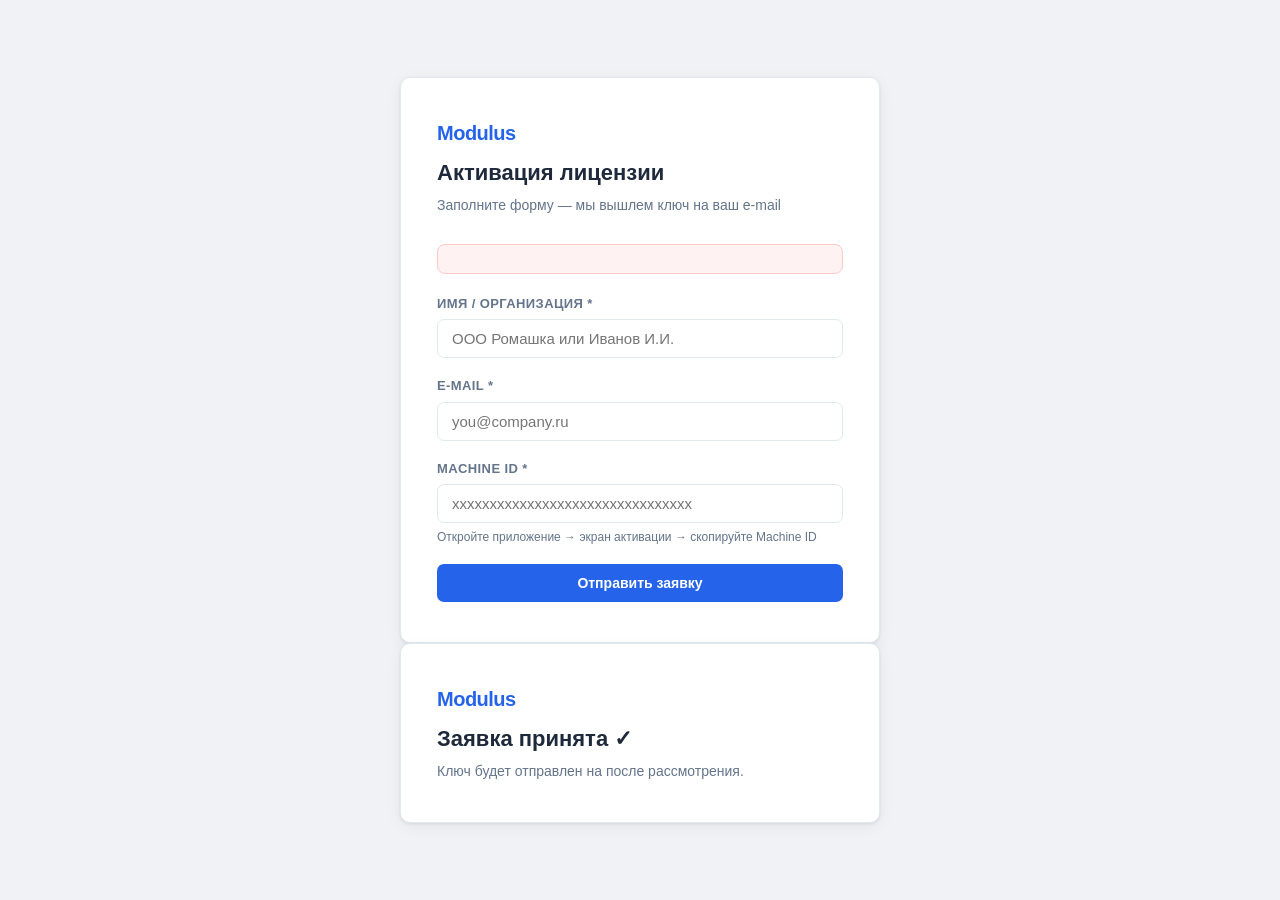
==== docs/index.html @ 5b6ba70c "chore: rename frontend → docs for GitHub Pages" ====
<!DOCTYPE html>
<html lang="ru">
<head>
  <meta charset="UTF-8" />
  <meta name="viewport" content="width=device-width, initial-scale=1.0" />
  <title>Активация лицензии — Modulus</title>
  <link rel="stylesheet" href="style.css" />
</head>
<body>
<div class="page-center">
  <div class="card" id="form-card">
    <div class="logo">Modulus</div>
    <h1>Активация лицензии</h1>
    <p class="subtitle">Заполните форму — мы вышлем ключ на ваш e-mail</p>

    <div class="alert alert--error hidden" id="alert-error"></div>

    <form id="request-form">
      <div class="form-group">
        <label for="name">Имя / Организация *</label>
        <input type="text" id="name" name="name" placeholder="ООО Ромашка или Иванов И.И." required />
      </div>

      <div class="form-group">
        <label for="email">E-mail *</label>
        <input type="email" id="email" name="email" placeholder="you@company.ru" required />
      </div>

      <div class="form-group">
        <label for="machineId">Machine ID *</label>
        <input type="text" id="machineId" name="machineId" placeholder="xxxxxxxxxxxxxxxxxxxxxxxxxxxxxxxx" required />
        <p class="hint">Откройте приложение → экран активации → скопируйте Machine ID</p>
      </div>

      <button type="submit" class="btn btn--primary btn--full" id="submit-btn">
        Отправить заявку
      </button>
    </form>
  </div>

  <!-- Успех -->
  <div class="card hidden" id="success-card">
    <div class="logo">Modulus</div>
    <h1>Заявка принята ✓</h1>
    <p class="subtitle" style="margin-bottom: 0">
      Ключ будет отправлен на <strong id="success-email"></strong> после рассмотрения.
    </p>
  </div>
</div>

<script src="config.js"></script>
<script>
  const API = window.SUPABASE_FUNCTIONS_URL;

  const form = document.getElementById('request-form');
  const btn  = document.getElementById('submit-btn');
  const err  = document.getElementById('alert-error');

  form.addEventListener('submit', async (e) => {
    e.preventDefault();
    err.classList.add('hidden');
    btn.disabled = true;
    btn.innerHTML = '<span class="spinner"></span> Отправка…';

    const name      = document.getElementById('name').value.trim();
    const email     = document.getElementById('email').value.trim();
    const machineId = document.getElementById('machineId').value.trim();

    try {
      const res = await fetch(`${API}/submit-request`, {
        method: 'POST',
        headers: { 'Content-Type': 'application/json' },
        body: JSON.stringify({ name, email, machineId }),
      });
      const data = await res.json();

      if (!res.ok) throw new Error(data.error ?? `HTTP ${res.status}`);

      document.getElementById('success-email').textContent = email;
      document.getElementById('form-card').classList.add('hidden');
      document.getElementById('success-card').classList.remove('hidden');
    } catch (e) {
      err.textContent = e.message;
      err.classList.remove('hidden');
      btn.disabled = false;
      btn.textContent = 'Отправить заявку';
    }
  });
</script>
</body>
</html>
---- docs/style.css ----
*, *::before, *::after { box-sizing: border-box; margin: 0; padding: 0; }

:root {
  --bg: #f0f2f5;
  --card: #ffffff;
  --border: #e2e8f0;
  --primary: #2563eb;
  --primary-hover: #1d4ed8;
  --danger: #dc2626;
  --danger-hover: #b91c1c;
  --success: #16a34a;
  --text: #1e293b;
  --muted: #64748b;
  --radius: 10px;
  --shadow: 0 1px 3px rgba(0,0,0,.08), 0 4px 16px rgba(0,0,0,.06);
}

body {
  font-family: -apple-system, BlinkMacSystemFont, 'Segoe UI', Roboto, sans-serif;
  background: var(--bg);
  color: var(--text);
  min-height: 100vh;
  font-size: 15px;
  line-height: 1.5;
}

/* ── Layout ── */
.page-center {
  display: flex;
  flex-direction: column;
  align-items: center;
  justify-content: center;
  min-height: 100vh;
  padding: 24px 16px;
}

.card {
  background: var(--card);
  border: 1px solid var(--border);
  border-radius: var(--radius);
  box-shadow: var(--shadow);
  padding: 40px 36px;
  width: 100%;
  max-width: 480px;
}

.card--wide { max-width: 900px; }

.logo {
  font-size: 20px;
  font-weight: 700;
  color: var(--primary);
  letter-spacing: -0.5px;
  margin-bottom: 8px;
}

.card h1 {
  font-size: 22px;
  font-weight: 700;
  margin-bottom: 6px;
}

.card .subtitle {
  color: var(--muted);
  font-size: 14px;
  margin-bottom: 28px;
}

/* ── Form ── */
.form-group { margin-bottom: 18px; }

label {
  display: block;
  font-size: 13px;
  font-weight: 600;
  color: var(--muted);
  text-transform: uppercase;
  letter-spacing: .4px;
  margin-bottom: 6px;
}

input[type=text], input[type=email], input[type=date], input[type=password] {
  width: 100%;
  padding: 10px 14px;
  border: 1.5px solid var(--border);
  border-radius: 7px;
  font-size: 15px;
  color: var(--text);
  background: var(--card);
  transition: border-color .15s;
  outline: none;
}

input:focus { border-color: var(--primary); }

.hint {
  font-size: 12px;
  color: var(--muted);
  margin-top: 5px;
}

/* ── Buttons ── */
.btn {
  display: inline-flex;
  align-items: center;
  justify-content: center;
  gap: 6px;
  padding: 11px 22px;
  border-radius: 7px;
  font-size: 14px;
  font-weight: 600;
  border: none;
  cursor: pointer;
  transition: background .15s, opacity .15s;
}

.btn:disabled { opacity: .5; cursor: not-allowed; }
.btn--primary { background: var(--primary); color: #fff; }
.btn--primary:hover:not(:disabled) { background: var(--primary-hover); }
.btn--danger  { background: var(--danger);  color: #fff; }
.btn--danger:hover:not(:disabled)  { background: var(--danger-hover); }
.btn--ghost   { background: transparent; color: var(--muted); border: 1.5px solid var(--border); }
.btn--ghost:hover:not(:disabled)   { border-color: var(--primary); color: var(--primary); }
.btn--full { width: 100%; }
.btn--sm { padding: 7px 14px; font-size: 13px; }

/* ── Alert ── */
.alert {
  border-radius: 8px;
  padding: 14px 18px;
  font-size: 14px;
  margin-bottom: 20px;
}
.alert--success { background: #f0fdf4; border: 1px solid #bbf7d0; color: #166534; }
.alert--error   { background: #fef2f2; border: 1px solid #fecaca; color: #991b1b; }

/* ── Admin: tabs ── */
.tabs { display: flex; gap: 4px; border-bottom: 2px solid var(--border); margin-bottom: 24px; }
.tab {
  padding: 10px 20px;
  font-size: 14px;
  font-weight: 600;
  color: var(--muted);
  cursor: pointer;
  border-bottom: 2px solid transparent;
  margin-bottom: -2px;
  border-radius: 4px 4px 0 0;
  user-select: none;
}
.tab.active { color: var(--primary); border-bottom-color: var(--primary); }
.tab:hover:not(.active) { color: var(--text); }

/* ── Admin: table ── */
.table-wrap { overflow-x: auto; }
table { width: 100%; border-collapse: collapse; font-size: 14px; }
th { text-align: left; font-size: 12px; font-weight: 700; color: var(--muted); text-transform: uppercase; letter-spacing: .4px; padding: 10px 12px; border-bottom: 1.5px solid var(--border); }
td { padding: 12px; border-bottom: 1px solid var(--border); vertical-align: top; }
tr:last-child td { border-bottom: none; }
tr:hover td { background: #f8fafc; }

/* ── Status badge ── */
.badge {
  display: inline-block;
  padding: 3px 10px;
  border-radius: 99px;
  font-size: 12px;
  font-weight: 600;
}
.badge--pending  { background: #fef9c3; color: #854d0e; }
.badge--approved { background: #dcfce7; color: #166534; }
.badge--rejected { background: #fee2e2; color: #991b1b; }

/* ── Actions row ── */
.actions { display: flex; gap: 6px; flex-wrap: wrap; }

/* ── Modal ── */
.modal-overlay {
  position: fixed; inset: 0;
  background: rgba(0,0,0,.45);
  display: flex; align-items: center; justify-content: center;
  z-index: 100;
  padding: 16px;
}
.modal-overlay.hidden { display: none; }
.modal {
  background: var(--card);
  border-radius: var(--radius);
  box-shadow: 0 20px 60px rgba(0,0,0,.2);
  width: 100%;
  max-width: 460px;
  padding: 28px 28px 24px;
}
.modal h2 { font-size: 18px; font-weight: 700; margin-bottom: 18px; }
.modal-footer { display: flex; gap: 8px; justify-content: flex-end; margin-top: 20px; }

/* ── License key ── */
.key-box {
  background: #f8fafc;
  border: 1px solid var(--border);
  border-radius: 7px;
  padding: 12px 14px;
  font-family: monospace;
  font-size: 11px;
  word-break: break-all;
  color: var(--text);
  margin: 10px 0;
}
.copy-row { display: flex; gap: 8px; align-items: flex-start; }
.copy-row .key-box { flex: 1; }

/* ── Spinner ── */
.spinner {
  display: inline-block;
  width: 16px; height: 16px;
  border: 2px solid rgba(255,255,255,.4);
  border-top-color: #fff;
  border-radius: 50%;
  animation: spin .6s linear infinite;
  vertical-align: middle;
}
@keyframes spin { to { transform: rotate(360deg); } }

/* ── Empty ── */
.empty { text-align: center; padding: 48px 20px; color: var(--muted); font-size: 14px; }

/* ── Admin header ── */
.admin-header {
  display: flex; align-items: center; justify-content: space-between;
  margin-bottom: 24px;
}
.admin-header .logo { margin-bottom: 0; }
.admin-meta { font-size: 13px; color: var(--muted); }

/* ── Checkboxes ── */
.checkbox-group { display: flex; flex-direction: column; gap: 8px; }
.checkbox-group label {
  display: flex; align-items: center; gap: 8px;
  font-size: 14px; font-weight: 400; color: var(--text);
  text-transform: none; letter-spacing: 0; cursor: pointer;
  margin-bottom: 0;
}
.checkbox-group input[type=checkbox] { width: 16px; height: 16px; accent-color: var(--primary); }

/* ── Machine ID mono ── */
.mono { font-family: monospace; font-size: 12px; color: var(--muted); }
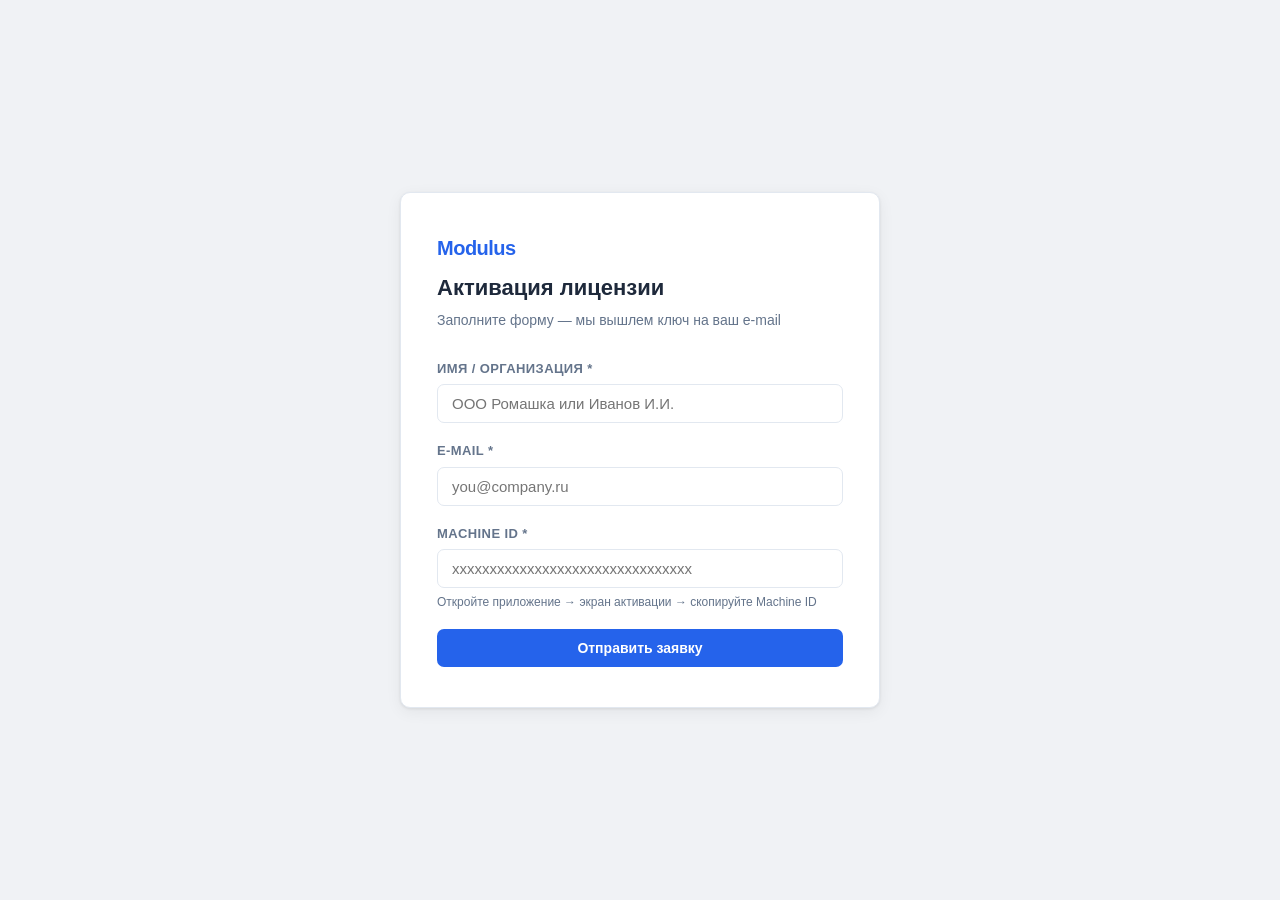
==== commit 236f843c: "fix: скрыть алерт и success-card через inline style" ====
--- a/docs/index.html
+++ b/docs/index.html
@@ -13,7 +13,7 @@
     <h1>Активация лицензии</h1>
     <p class="subtitle">Заполните форму — мы вышлем ключ на ваш e-mail</p>
 
-    <div class="alert alert--error hidden" id="alert-error"></div>
+    <div class="alert alert--error" id="alert-error" style="display:none"></div>
 
     <form id="request-form">
       <div class="form-group">
@@ -39,7 +39,7 @@
   </div>
 
   <!-- Успех -->
-  <div class="card hidden" id="success-card">
+  <div class="card" id="success-card" style="display:none">
     <div class="logo">Modulus</div>
     <h1>Заявка принята ✓</h1>
     <p class="subtitle" style="margin-bottom: 0">
@@ -58,7 +58,7 @@
 
   form.addEventListener('submit', async (e) => {
     e.preventDefault();
-    err.classList.add('hidden');
+    err.style.display = 'none';
     btn.disabled = true;
     btn.innerHTML = '<span class="spinner"></span> Отправка…';
 
@@ -77,11 +77,11 @@
       if (!res.ok) throw new Error(data.error ?? `HTTP ${res.status}`);
 
       document.getElementById('success-email').textContent = email;
-      document.getElementById('form-card').classList.add('hidden');
-      document.getElementById('success-card').classList.remove('hidden');
+      document.getElementById('form-card').style.display = 'none';
+      document.getElementById('success-card').style.display = 'block';
     } catch (e) {
       err.textContent = e.message;
-      err.classList.remove('hidden');
+      err.style.display = 'block';
       btn.disabled = false;
       btn.textContent = 'Отправить заявку';
     }
--- a/docs/style.css
+++ b/docs/style.css
@@ -1,4 +1,5 @@
 *, *::before, *::after { box-sizing: border-box; margin: 0; padding: 0; }
+.hidden { display: none !important; }
 
 :root {
   --bg: #f0f2f5;
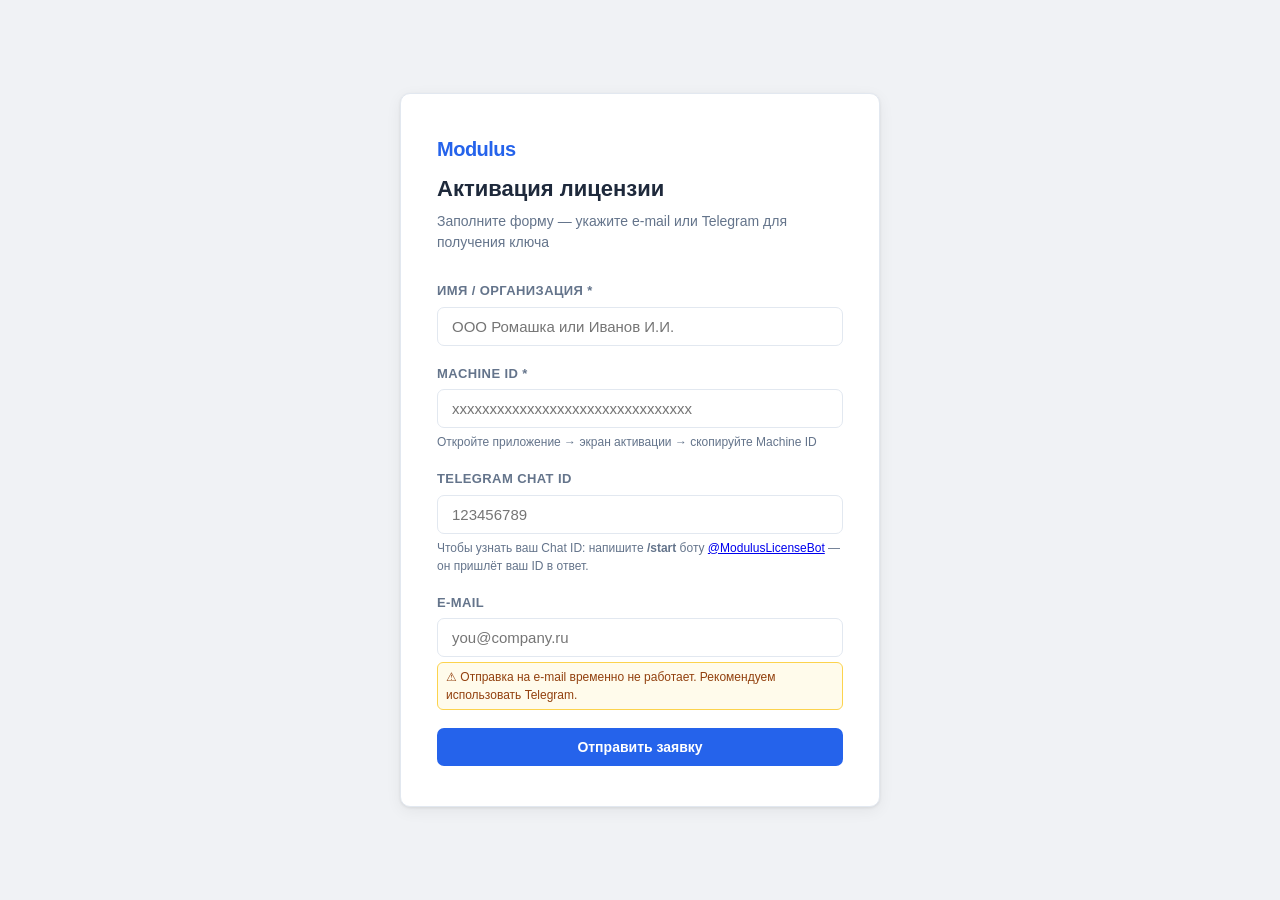
==== commit ce405e22: "feat: добавить Telegram-уведомления, сделать email опциональным" ====
--- a/docs/index.html
+++ b/docs/index.html
@@ -11,7 +11,7 @@
   <div class="card" id="form-card">
     <div class="logo">Modulus</div>
     <h1>Активация лицензии</h1>
-    <p class="subtitle">Заполните форму — мы вышлем ключ на ваш e-mail</p>
+    <p class="subtitle">Заполните форму — укажите e-mail или Telegram для получения ключа</p>
 
     <div class="alert alert--error" id="alert-error" style="display:none"></div>
 
@@ -22,14 +22,25 @@
       </div>
 
       <div class="form-group">
-        <label for="email">E-mail *</label>
-        <input type="email" id="email" name="email" placeholder="you@company.ru" required />
+        <label for="machineId">Machine ID *</label>
+        <input type="text" id="machineId" name="machineId" placeholder="xxxxxxxxxxxxxxxxxxxxxxxxxxxxxxxx" required />
+        <p class="hint">Откройте приложение → экран активации → скопируйте Machine ID</p>
       </div>
 
       <div class="form-group">
-        <label for="machineId">Machine ID *</label>
-        <input type="text" id="machineId" name="machineId" placeholder="xxxxxxxxxxxxxxxxxxxxxxxxxxxxxxxx" required />
-        <p class="hint">Откройте приложение → экран активации → скопируйте Machine ID</p>
+        <label for="telegramChatId">Telegram Chat ID</label>
+        <input type="text" id="telegramChatId" name="telegramChatId" placeholder="123456789" inputmode="numeric" />
+        <p class="hint">
+          Чтобы узнать ваш Chat ID: напишите <b>/start</b> боту
+          <a href="https://t.me/ModulusLicenseBot" target="_blank">@ModulusLicenseBot</a>
+          — он пришлёт ваш ID в ответ.
+        </p>
+      </div>
+
+      <div class="form-group">
+        <label for="email">E-mail</label>
+        <input type="email" id="email" name="email" placeholder="you@company.ru" />
+        <p class="hint hint--warn">⚠ Отправка на e-mail временно не работает. Рекомендуем использовать Telegram.</p>
       </div>
 
       <button type="submit" class="btn btn--primary btn--full" id="submit-btn">
@@ -42,9 +53,7 @@
   <div class="card" id="success-card" style="display:none">
     <div class="logo">Modulus</div>
     <h1>Заявка принята ✓</h1>
-    <p class="subtitle" style="margin-bottom: 0">
-      Ключ будет отправлен на <strong id="success-email"></strong> после рассмотрения.
-    </p>
+    <p class="subtitle" style="margin-bottom: 0" id="success-msg"></p>
   </div>
 </div>
 
@@ -59,24 +68,37 @@
   form.addEventListener('submit', async (e) => {
     e.preventDefault();
     err.style.display = 'none';
+
+    const name           = document.getElementById('name').value.trim();
+    const email          = document.getElementById('email').value.trim();
+    const telegramChatId = document.getElementById('telegramChatId').value.trim();
+    const machineId      = document.getElementById('machineId').value.trim();
+
+    if (!email && !telegramChatId) {
+      err.textContent = 'Укажите e-mail или Telegram Chat ID';
+      err.style.display = 'block';
+      return;
+    }
+
     btn.disabled = true;
     btn.innerHTML = '<span class="spinner"></span> Отправка…';
-
-    const name      = document.getElementById('name').value.trim();
-    const email     = document.getElementById('email').value.trim();
-    const machineId = document.getElementById('machineId').value.trim();
 
     try {
       const res = await fetch(`${API}/submit-request`, {
         method: 'POST',
         headers: { 'Content-Type': 'application/json' },
-        body: JSON.stringify({ name, email, machineId }),
+        body: JSON.stringify({ name, email, telegramChatId, machineId }),
       });
       const data = await res.json();
 
       if (!res.ok) throw new Error(data.error ?? `HTTP ${res.status}`);
 
-      document.getElementById('success-email').textContent = email;
+      const successMsg = document.getElementById('success-msg');
+      if (telegramChatId) {
+        successMsg.innerHTML = 'После рассмотрения заявки ключ придёт вам в <b>Telegram</b>.';
+      } else {
+        successMsg.innerHTML = `Ключ будет отправлен на <strong>${email}</strong> после рассмотрения.`;
+      }
       document.getElementById('form-card').style.display = 'none';
       document.getElementById('success-card').style.display = 'block';
     } catch (e) {
--- a/docs/style.css
+++ b/docs/style.css
@@ -99,6 +99,13 @@
   color: var(--muted);
   margin-top: 5px;
 }
+.hint--warn {
+  color: #92400e;
+  background: #fffbeb;
+  border: 1px solid #fcd34d;
+  border-radius: 6px;
+  padding: 5px 8px;
+}
 
 /* ── Buttons ── */
 .btn {
